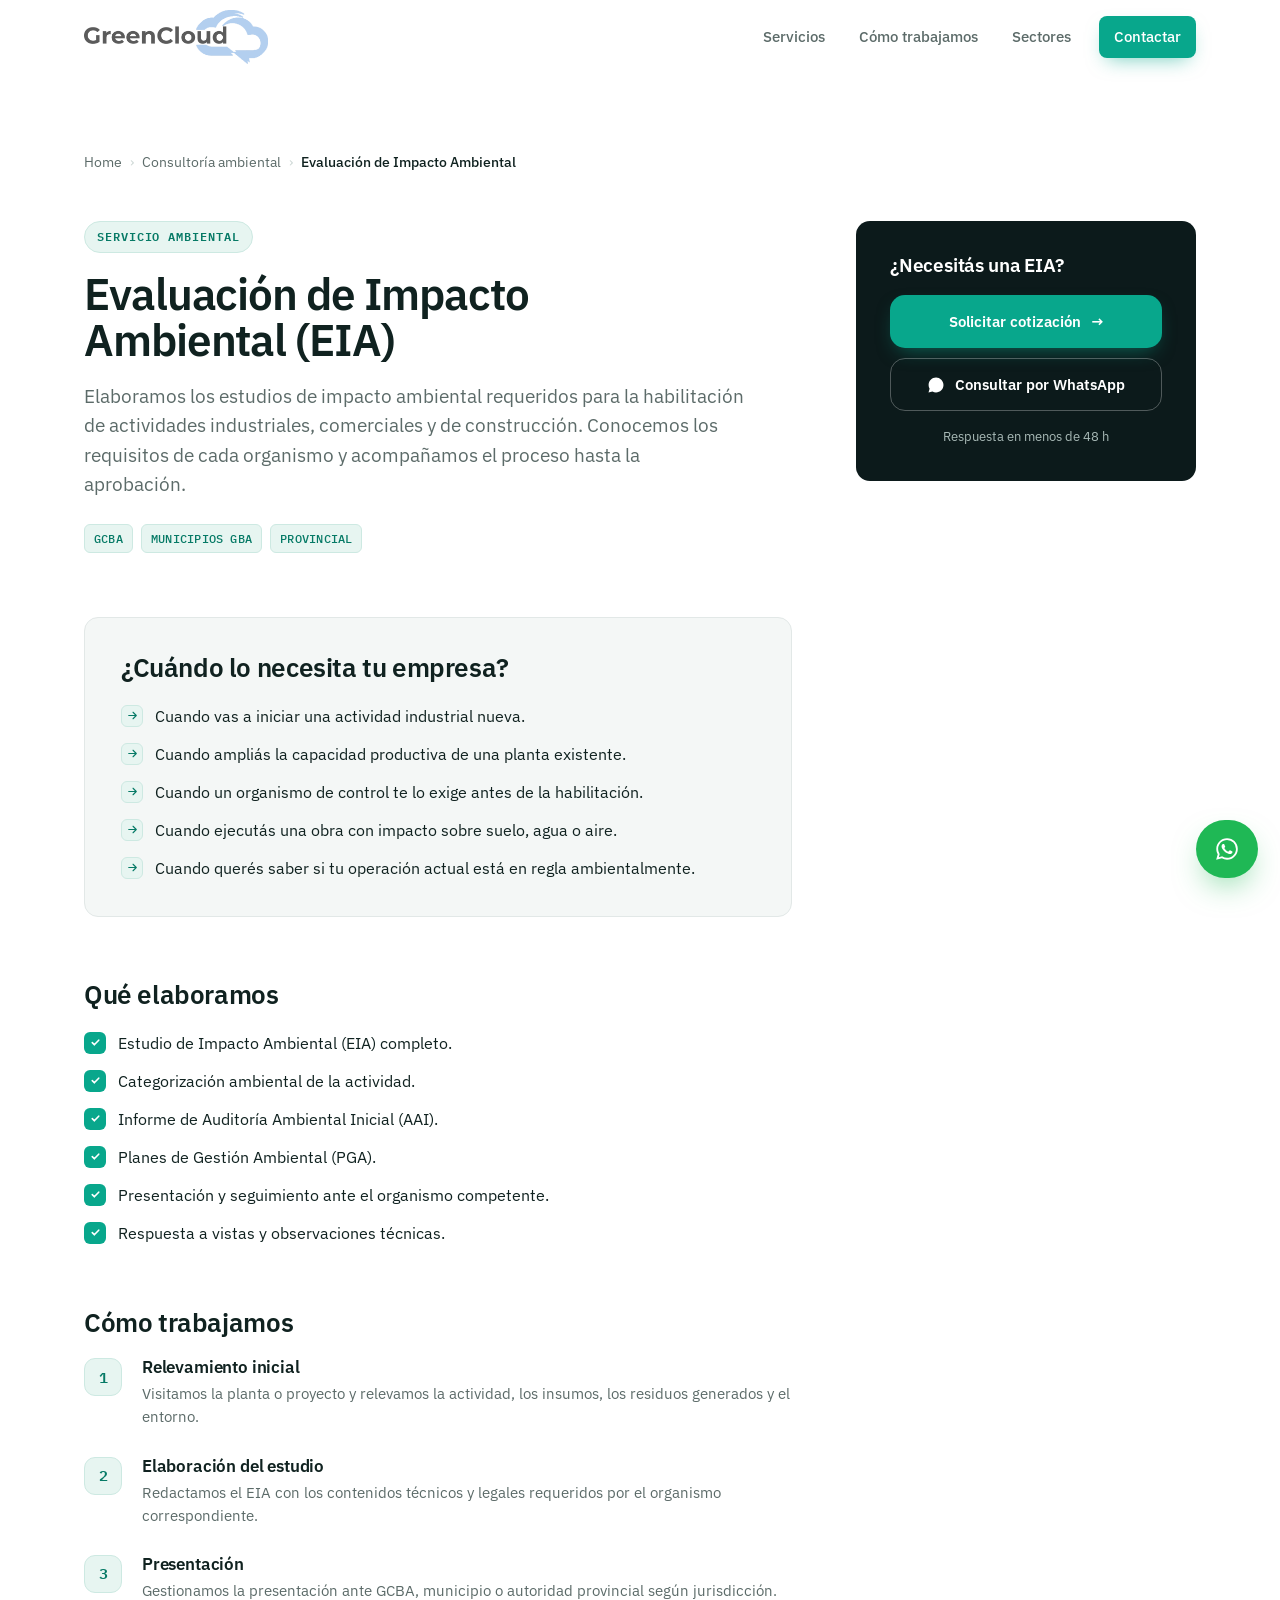
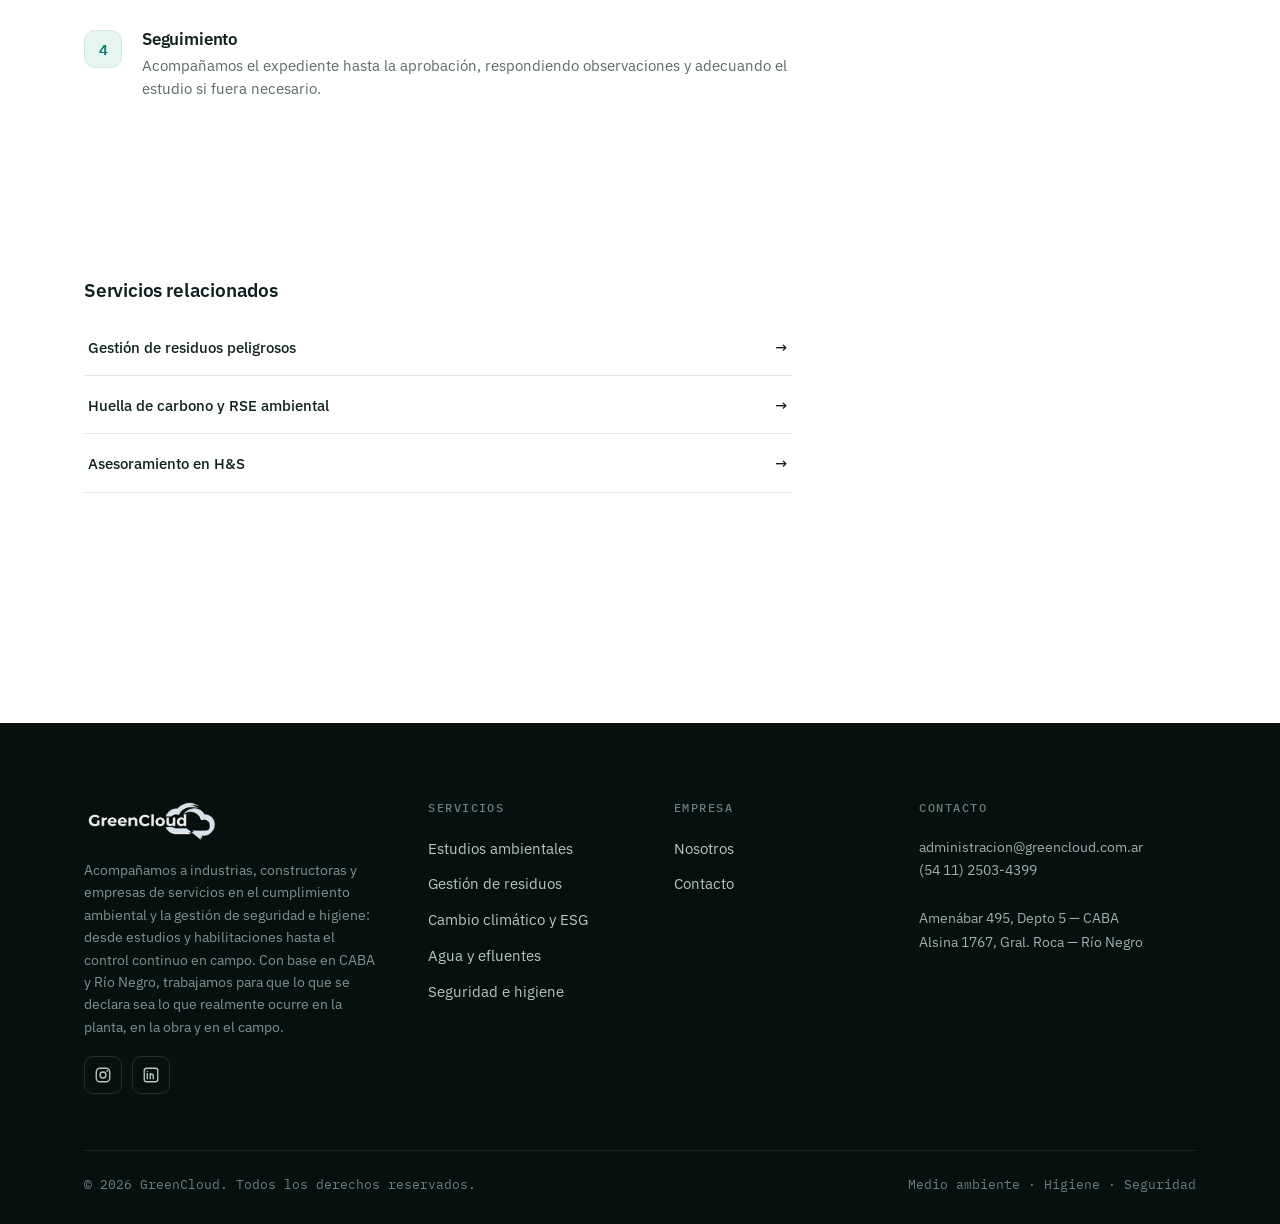
==== web2026_02/eia.html @ 363e43f2 "eia" ====
<!DOCTYPE html>
<html lang="es">
<head>
<meta charset="UTF-8" />
<meta name="viewport" content="width=device-width, initial-scale=1.0" />
<title>GreenCloud — Evaluación de Impacto Ambiental (EIA)</title>
<meta name="description" content="Estudios de Impacto Ambiental para habilitaciones, categorizaciones y presentaciones ante GCBA, municipios de GBA y organismos provinciales en Argentina." />
<link rel="preconnect" href="https://fonts.googleapis.com" />
<link rel="preconnect" href="https://fonts.gstatic.com" crossorigin />
<link href="https://fonts.googleapis.com/css2?family=IBM+Plex+Mono:wght@400;500;600&family=IBM+Plex+Sans:wght@400;500;600;700&display=swap" rel="stylesheet" />
<link rel="stylesheet" href="assets/main.css" />
</head>
<body>

<header class="nav" id="nav">
  <div class="wrap nav-in">
    <a class="brand" href="index.html#top" aria-label="GreenCloud inicio">
<img src="assets/logo-greencloud-3.png" alt="GreenCloud" style="height:54px;width:auto;" />
    </a>
    <nav class="nav-links" id="nav-links" aria-label="Principal">
      <a href="index.html#servicios">Servicios</a>
      <a href="index.html#diferencial">Cómo trabajamos</a>
      <a href="index.html#sectores">Sectores</a>
      <a class="btn btn-primary nav-cta" href="index.html#contacto">Contactar</a>
    </nav>
    <button class="nav-burger" id="nav-burger" aria-label="Abrir menú" aria-expanded="false" aria-controls="nav-links">
      <svg class="ico-menu" viewBox="0 0 24 24" fill="none" stroke="currentColor" stroke-width="1.8" stroke-linecap="round"><path d="M4 7h16M4 12h16M4 17h16"/></svg>
      <svg class="ico-close" viewBox="0 0 24 24" fill="none" stroke="currentColor" stroke-width="1.8" stroke-linecap="round"><path d="M6 6l12 12M18 6L6 18"/></svg>
    </button>
  </div>
</header>

<main id="top">
<section class="sub">
  <div class="wrap">
    <nav class="crumb" aria-label="Migas de pan">
      <a href="index.html#top">Home</a><span class="sep">›</span>
      <a href="index.html#servicios">Consultoría ambiental</a><span class="sep">›</span>
      <span class="here">Evaluación de Impacto Ambiental</span>
    </nav>

    <div class="sub-layout">
      <div class="sub-main">

        <header class="sub-hero reveal">
          <span class="badge">Servicio ambiental</span>
          <h1>Evaluación de Impacto Ambiental (EIA)</h1>
          <p class="lead">Elaboramos los estudios de impacto ambiental requeridos para la habilitación de actividades industriales, comerciales y de construcción. Conocemos los requisitos de cada organismo y acompañamos el proceso hasta la aprobación.</p>
          <div class="chips" style="margin-top:24px"><span class="chip">GCBA</span><span class="chip">MUNICIPIOS GBA</span><span class="chip">PROVINCIAL</span></div>
        </header>

        <div class="block statement reveal">
          <h2 class="block-h">¿Cuándo lo necesita tu empresa?</h2>
          <ul class="trig-list">
            <li><span class="mk" aria-hidden="true"><svg viewBox="0 0 24 24" fill="none" stroke="currentColor" stroke-width="2" stroke-linecap="round" stroke-linejoin="round"><path d="M5 12h13M13 6l6 6-6 6"/></svg></span>Cuando vas a iniciar una actividad industrial nueva.</li>
            <li><span class="mk" aria-hidden="true"><svg viewBox="0 0 24 24" fill="none" stroke="currentColor" stroke-width="2" stroke-linecap="round" stroke-linejoin="round"><path d="M5 12h13M13 6l6 6-6 6"/></svg></span>Cuando ampliás la capacidad productiva de una planta existente.</li>
            <li><span class="mk" aria-hidden="true"><svg viewBox="0 0 24 24" fill="none" stroke="currentColor" stroke-width="2" stroke-linecap="round" stroke-linejoin="round"><path d="M5 12h13M13 6l6 6-6 6"/></svg></span>Cuando un organismo de control te lo exige antes de la habilitación.</li>
            <li><span class="mk" aria-hidden="true"><svg viewBox="0 0 24 24" fill="none" stroke="currentColor" stroke-width="2" stroke-linecap="round" stroke-linejoin="round"><path d="M5 12h13M13 6l6 6-6 6"/></svg></span>Cuando ejecutás una obra con impacto sobre suelo, agua o aire.</li>
            <li><span class="mk" aria-hidden="true"><svg viewBox="0 0 24 24" fill="none" stroke="currentColor" stroke-width="2" stroke-linecap="round" stroke-linejoin="round"><path d="M5 12h13M13 6l6 6-6 6"/></svg></span>Cuando querés saber si tu operación actual está en regla ambientalmente.</li>
          </ul>
        </div>

        <div class="block reveal">
          <h2 class="block-h">Qué elaboramos</h2>
          <ul class="check-list">
            <li><span class="ico" aria-hidden="true"><svg viewBox="0 0 12 12" fill="none"><path d="M2.5 6.2l2.2 2.3L9.5 3.5" stroke="currentColor" stroke-width="1.8" stroke-linecap="round" stroke-linejoin="round"/></svg></span>Estudio de Impacto Ambiental (EIA) completo.</li>
            <li><span class="ico" aria-hidden="true"><svg viewBox="0 0 12 12" fill="none"><path d="M2.5 6.2l2.2 2.3L9.5 3.5" stroke="currentColor" stroke-width="1.8" stroke-linecap="round" stroke-linejoin="round"/></svg></span>Categorización ambiental de la actividad.</li>
            <li><span class="ico" aria-hidden="true"><svg viewBox="0 0 12 12" fill="none"><path d="M2.5 6.2l2.2 2.3L9.5 3.5" stroke="currentColor" stroke-width="1.8" stroke-linecap="round" stroke-linejoin="round"/></svg></span>Informe de Auditoría Ambiental Inicial (AAI).</li>
            <li><span class="ico" aria-hidden="true"><svg viewBox="0 0 12 12" fill="none"><path d="M2.5 6.2l2.2 2.3L9.5 3.5" stroke="currentColor" stroke-width="1.8" stroke-linecap="round" stroke-linejoin="round"/></svg></span>Planes de Gestión Ambiental (PGA).</li>
            <li><span class="ico" aria-hidden="true"><svg viewBox="0 0 12 12" fill="none"><path d="M2.5 6.2l2.2 2.3L9.5 3.5" stroke="currentColor" stroke-width="1.8" stroke-linecap="round" stroke-linejoin="round"/></svg></span>Presentación y seguimiento ante el organismo competente.</li>
            <li><span class="ico" aria-hidden="true"><svg viewBox="0 0 12 12" fill="none"><path d="M2.5 6.2l2.2 2.3L9.5 3.5" stroke="currentColor" stroke-width="1.8" stroke-linecap="round" stroke-linejoin="round"/></svg></span>Respuesta a vistas y observaciones técnicas.</li>
          </ul>
        </div>

        <div class="block reveal">
          <h2 class="block-h">Cómo trabajamos</h2>
          <div class="steps">
            <div class="step"><div class="step-n">1</div><div class="step-body"><h3>Relevamiento inicial</h3><p>Visitamos la planta o proyecto y relevamos la actividad, los insumos, los residuos generados y el entorno.</p></div></div>
            <div class="step"><div class="step-n">2</div><div class="step-body"><h3>Elaboración del estudio</h3><p>Redactamos el EIA con los contenidos técnicos y legales requeridos por el organismo correspondiente.</p></div></div>
            <div class="step"><div class="step-n">3</div><div class="step-body"><h3>Presentación</h3><p>Gestionamos la presentación ante GCBA, municipio o autoridad provincial según jurisdicción.</p></div></div>
            <div class="step"><div class="step-n">4</div><div class="step-body"><h3>Seguimiento</h3><p>Acompañamos el expediente hasta la aprobación, respondiendo observaciones y adecuando el estudio si fuera necesario.</p></div></div>
          </div>
        </div>

        <section class="related reveal">
          <h2>Servicios relacionados</h2>
          <div class="related-grid">
            <a class="rel" href="">Gestión de residuos peligrosos <span class="arr" aria-hidden="true">→</span></a>
            <a class="rel" href="">Huella de carbono y RSE ambiental <span class="arr" aria-hidden="true">→</span></a>
            <a class="rel" href="seguridad-e-higiene.html">Asesoramiento en H&amp;S <span class="arr" aria-hidden="true">→</span></a>
          </div>
        </section>

      </div>

      <aside class="sub-aside">
        <div class="cta-box reveal" id="contacto">
          <h3>¿Necesitás una EIA?</h3>
          <div class="cta-box-actions">
            <a class="btn btn-primary" href="mailto:administracion@greencloud.com.ar?subject=Cotizaci%C3%B3n%20%E2%80%94%20Evaluaci%C3%B3n%20de%20Impacto%20Ambiental">Solicitar cotización <span class="arr" aria-hidden="true">→</span></a>
            <a class="btn btn-ghost" href="https://wa.me/5491125034399?text=Hola,%20quiero%20consultar%20sobre%20una%20Evaluaci%C3%B3n%20de%20Impacto%20Ambiental%20(EIA)." target="_blank" rel="noopener"><svg viewBox="0 0 24 24" fill="currentColor"><path d="M12.04 2C6.58 2 2.13 6.45 2.13 11.91c0 1.75.46 3.45 1.32 4.95L2 22l5.25-1.38a9.9 9.9 0 0 0 4.79 1.22h.01c5.46 0 9.91-4.45 9.91-9.91 0-2.65-1.03-5.14-2.9-7.01A9.82 9.82 0 0 0 12.04 2Zm4.52 11.97c-.25-.12-1.47-.72-1.69-.81-.23-.08-.39-.12-.56.13-.16.25-.64.8-.79.97-.14.16-.29.18-.54.06-.25-.12-1.05-.39-1.99-1.23-.74-.66-1.23-1.47-1.38-1.72-.14-.25-.01-.38.11-.5.11-.11.25-.29.37-.43.12-.14.16-.25.25-.41.08-.16.04-.31-.02-.43-.06-.12-.56-1.34-.76-1.84-.2-.48-.41-.42-.56-.43h-.48c-.16 0-.43.06-.66.31-.23.25-.86.85-.86 2.07 0 1.22.89 2.4 1.01 2.56.12.16 1.75 2.67 4.23 3.74.59.26 1.05.41 1.41.52.59.19 1.13.16 1.56.1.48-.07 1.47-.6 1.68-1.18.21-.58.21-1.07.14-1.18-.06-.11-.22-.17-.47-.29Z"/></svg> Consultar por WhatsApp</a>
          </div>
          <p class="cta-note">Respuesta en menos de 48 h</p>
        </div>
      </aside>

    </div>
  </div>
</section>
</main>

<footer class="foot">
  <div class="wrap">
    <div class="foot-top">
      <div>
        <div class="brand">
<img src="assets/logo-greencloud.png" alt="GreenCloud" style="height:44px;width:auto;" />
        </div>
        <p class="foot-tag" style="max-width:46ch">Acompañamos a industrias, constructoras y empresas de servicios en el cumplimiento ambiental y la gestión de seguridad e higiene: desde estudios y habilitaciones hasta el control continuo en campo. Con base en CABA y Río Negro, trabajamos para que lo que se declara sea lo que realmente ocurre en la planta, en la obra y en el campo.</p>
        <div class="socials">
          <a href="https://instagram.com/greencloud.ar" target="_blank" rel="noopener" aria-label="Instagram"><svg width="18" height="18" viewBox="0 0 24 24" fill="none"><rect x="3" y="3" width="18" height="18" rx="5" stroke="currentColor" stroke-width="1.8"/><circle cx="12" cy="12" r="4" stroke="currentColor" stroke-width="1.8"/><circle cx="17.5" cy="6.5" r="1.2" fill="currentColor"/></svg></a>
          <a href="https://linkedin.com/company/greencloud-consulting" target="_blank" rel="noopener" aria-label="LinkedIn"><svg width="18" height="18" viewBox="0 0 24 24" fill="none"><rect x="3" y="3" width="18" height="18" rx="3" stroke="currentColor" stroke-width="1.8"/><path d="M7 10v7M7 7v.01M11 17v-4a2 2 0 0 1 4 0v4M11 17v-7" stroke="currentColor" stroke-width="1.8" stroke-linecap="round" stroke-linejoin="round"/></svg></a>
        </div>
      </div>
      <div>
        <h4>Servicios</h4>
        <ul>
          <li><a href="eia.html">Estudios ambientales</a></li>
          <li><a href="">Gestión de residuos</a></li>
          <li><a href="">Cambio climático y ESG</a></li>
          <li><a href="">Agua y efluentes</a></li>
          <li><a href="seguridad-e-higiene.html">Seguridad e higiene</a></li>
        </ul>
      </div>
      <div>
        <h4>Empresa</h4>
        <ul>
          <li><a href="index.html#diferencial">Nosotros</a></li>
          <li><a href="index.html#contacto">Contacto</a></li>
        </ul>
      </div>
      <div>
        <h4>Contacto</h4>
        <p class="contact">
          <a href="mailto:administracion@greencloud.com.ar">administracion@greencloud.com.ar</a><br/>
          <a href="tel:+541125034399">(54 11) 2503-4399</a><br/><br/>
          Amenábar 495, Depto 5 — CABA<br/>
          Alsina 1767, Gral. Roca — Río Negro
        </p>
      </div>
    </div>
    <div class="foot-bot">
      <span>© 2026 GreenCloud. Todos los derechos reservados.</span>
      <span>Medio ambiente · Higiene · Seguridad</span>
    </div>
  </div>
</footer>

<a class="wa" href="https://wa.me/5491125034399?text=Hola,%20quiero%20consultar%20sobre%20una%20EIA." target="_blank" rel="noopener" aria-label="Escribinos por WhatsApp">
  <svg viewBox="0 0 24 24" fill="currentColor"><path d="M12.04 2C6.58 2 2.13 6.45 2.13 11.91c0 1.75.46 3.45 1.32 4.95L2 22l5.25-1.38a9.9 9.9 0 0 0 4.79 1.22h.01c5.46 0 9.91-4.45 9.91-9.91 0-2.65-1.03-5.14-2.9-7.01A9.82 9.82 0 0 0 12.04 2Zm0 18.13h-.01a8.2 8.2 0 0 1-4.18-1.15l-.3-.18-3.11.82.83-3.04-.2-.31a8.2 8.2 0 0 1-1.26-4.38c0-4.54 3.7-8.23 8.24-8.23a8.2 8.2 0 0 1 5.82 2.42 8.18 8.18 0 0 1 2.41 5.82c0 4.54-3.7 8.23-8.24 8.23Zm4.52-6.16c-.25-.12-1.47-.72-1.69-.81-.23-.08-.39-.12-.56.13-.16.25-.64.8-.79.97-.14.16-.29.18-.54.06-.25-.12-1.05-.39-1.99-1.23-.74-.66-1.23-1.47-1.38-1.72-.14-.25-.01-.38.11-.5.11-.11.25-.29.37-.43.12-.14.16-.25.25-.41.08-.16.04-.31-.02-.43-.06-.12-.56-1.34-.76-1.84-.2-.48-.41-.42-.56-.43-.14-.01-.31-.01-.48-.01-.16 0-.43.06-.66.31-.23.25-.86.85-.86 2.07 0 1.22.89 2.4 1.01 2.56.12.16 1.75 2.67 4.23 3.74.59.26 1.05.41 1.41.52.59.19 1.13.16 1.56.1.48-.07 1.47-.6 1.68-1.18.21-.58.21-1.07.14-1.18-.06-.11-.22-.17-.47-.29Z"/></svg>
  <span>Consultanos</span>
</a>

<script src="assets/main.js"></script>
</body>
</html>
---- web2026_02/assets/main.css ----
/* ============================================================
   GREENCLOUD — DESIGN SYSTEM TOKENS
   Tipografía: IBM Plex Sans (UI) + IBM Plex Mono (datos técnicos)
   Color: teal modernizado + neutros fríos + ink (teal-negro)
   ============================================================ */
:root{
  /* Brand */
  --teal:        #08A78C;   /* primary, modernizado */
  --teal-deep:   #067A66;   /* hover / texto sobre claro */
  --teal-bright: #1ED3AE;   /* acento sobre ink */
  --teal-tint:   #E7F5F1;   /* fondos suaves */

  /* Ink / dark sections */
  --ink:    #0C1A1B;
  --ink-2:  #12262A;
  --ink-3:  #1C383C;

  /* Neutros */
  --paper:   #FFFFFF;
  --paper-2: #F4F7F6;
  --line:    #E2E8E7;
  --line-2:  #CDD7D5;
  --fg:      #102220;   /* texto principal */
  --muted:   #5C6B69;   /* texto secundario */
  --muted-2: #8A9794;

  /* Sistema */
  --maxw: 1240px;
  --gutter: clamp(20px, 5vw, 64px);
  --radius: 14px;
  --radius-s: 10px;
  --ease: cubic-bezier(.22,.61,.36,1);
  --shadow: 0 1px 2px rgba(12,26,27,.04), 0 12px 32px -16px rgba(12,26,27,.18);
  --shadow-hover: 0 1px 2px rgba(12,26,27,.05), 0 28px 56px -24px rgba(8,167,140,.28);
  --sans: "IBM Plex Sans", system-ui, sans-serif;
  --mono: "IBM Plex Mono", ui-monospace, monospace;

  /* Eyebrow / subtitulo (tweakable) */
  --eyebrow-font: var(--sans);
  --eyebrow-case: uppercase;
  --eyebrow-tracking: .12em;
  --eyebrow-weight: 600;
}

*{ box-sizing:border-box; margin:0; padding:0; }
html{ scroll-behavior:smooth; -webkit-text-size-adjust:100%; }
body{
  font-family:var(--sans);
  color:var(--fg);
  background:var(--paper);
  line-height:1.55;
  -webkit-font-smoothing:antialiased;
  text-rendering:optimizeLegibility;
}
img{ max-width:100%; display:block; }
a{ color:inherit; text-decoration:none; }
::selection{ background:var(--teal); color:#fff; }

.wrap{ max-width:var(--maxw); margin:0 auto; padding-inline:var(--gutter); }

/* ---------- Type helpers ---------- */
.eyebrow{
  font-family:var(--eyebrow-font);
  font-size:12.5px;
  font-weight:var(--eyebrow-weight);
  letter-spacing:var(--eyebrow-tracking);
  text-transform:var(--eyebrow-case);
  color:var(--teal-deep);
  display:inline-flex;
  align-items:center;
  gap:10px;
}
.eyebrow .num{ color:var(--muted-2); }
.eyebrow::before{
  content:"";
  width:26px; height:1.5px; background:var(--teal);
  display:inline-block;
}
.on-ink .eyebrow{ color:var(--teal-bright); }
.on-ink .eyebrow .num{ color:#6f8784; }

h1,h2,h3{ line-height:1.06; letter-spacing:-.02em; font-weight:600; }
.h-sec{ font-size:clamp(30px,4.4vw,52px); font-weight:600; letter-spacing:-.025em; }
.lead{ font-size:clamp(16px,1.5vw,19px); color:var(--muted); max-width:62ch; }
.on-ink .lead{ color:#A9BAB7; }

/* ---------- Buttons ---------- */
.btn{
  display:inline-flex; align-items:center; gap:10px;
  font-family:var(--sans); font-size:15px; font-weight:600;
  padding:14px 22px; border-radius:15px; border:1.5px solid transparent;
  cursor:pointer; transition:.25s var(--ease);
  white-space:nowrap;
}
.btn .arr{ transition:transform .25s var(--ease); }
.btn:hover .arr{ transform:translateX(3px); }
.btn-primary{ background:var(--teal); color:#fff; box-shadow:0 8px 20px -8px rgba(8,167,140,.6); }
.btn-primary:hover{ background:var(--teal-deep); box-shadow:0 12px 26px -8px rgba(8,167,140,.7); }
.btn-ghost{ background:transparent; color:var(--fg); border-color:var(--line-2); }
.btn-ghost:hover{ border-color:var(--teal); color:var(--teal-deep); }
.on-ink .btn-ghost{ color:#fff; border-color:rgba(255,255,255,.28); }
.on-ink .btn-ghost:hover{ border-color:var(--teal-bright); color:var(--teal-bright); }

/* ---------- Mono chips (normativa) ---------- */
.chips{ display:flex; flex-wrap:wrap; gap:8px; }
.chip{
  font-family:var(--mono); font-size:11.5px; font-weight:500;
  letter-spacing:.02em; color:var(--teal-deep);
  background:var(--teal-tint); border:1px solid #CDE9E2;
  padding:5px 9px; border-radius:6px; white-space:nowrap;
}
.on-ink .chip{ background:rgba(30,211,174,.10); border-color:rgba(30,211,174,.22); color:var(--teal-bright); }

/* ============================================================
   NAV
   ============================================================ */
.nav{
  position:sticky; top:0; z-index:50;
  background:rgba(255,255,255,.82);
  backdrop-filter:saturate(180%) blur(14px);
  -webkit-backdrop-filter:saturate(180%) blur(14px);
  border-bottom:1px solid transparent;
  transition:border-color .3s, box-shadow .3s;
}
.nav.scrolled{ border-color:var(--line); box-shadow:0 1px 0 rgba(12,26,27,.02); }
.nav-in{ display:flex; align-items:center; justify-content:space-between; height:74px; }
.brand{ display:flex; align-items:center; gap:11px; font-weight:700; font-size:20px; letter-spacing:-.02em; }
.brand .mark{ color:var(--teal); }
.brand b{ color:var(--fg); font-weight:700; }
.brand b span{ color:var(--teal-deep); }
.nav-links{ display:flex; align-items:center; gap:6px; }
.nav-links a{
  font-size:14.5px; font-weight:500; color:var(--muted);
  padding:9px 14px; border-radius:8px; transition:.2s;
}
.nav-links a:hover{ color:var(--fg); background:var(--paper-2); }
.nav-links a.btn-primary{ color:#fff; }
.nav-links a.btn-primary:hover{ color:var(--muted); }
.nav-cta{ margin-left:8px; }
.nav-burger{
  display:none; align-items:center; justify-content:center;
  width:40px; height:40px; padding:0; border:none; border-radius:8px;
  background:transparent; color:var(--fg); cursor:pointer;
}
.nav-burger:hover{ background:var(--paper-2); }
.nav-burger svg{ width:22px; height:22px; }
.nav-burger .ico-close{ display:none; }
.nav-burger[aria-expanded="true"] .ico-menu{ display:none; }
.nav-burger[aria-expanded="true"] .ico-close{ display:block; }

/* ============================================================
   HERO — full-bleed imagen de fondo
   ============================================================ */
.hero-img{ position:relative; height:92vh; min-height:620px; overflow:hidden; color:#fff; margin-top:-74px; }
.hero-img image-slot{ position:absolute; inset:0; z-index:0; }
.hero-img image-slot::part(frame){ background:linear-gradient(160deg,#0d2a26,#08423a); }
.hero-img::before{
  content:""; position:absolute; inset:0; z-index:1; pointer-events:none;
  background:
    linear-gradient(180deg, rgba(6,16,15,.4) 0%, rgba(6,16,15,.18) 38%, rgba(6,16,15,.82) 100%),
    linear-gradient(90deg, rgba(6,16,15,.55) 0%, rgba(6,16,15,0) 55%);
}
.hero-img-nav{ position:absolute; top:0; left:0; right:0; z-index:3; display:flex; align-items:center; justify-content:space-between; padding:28px clamp(20px,5vw,64px); }
.hero-img-nav img{ height:32px; filter:brightness(0) invert(1); }
.hero-img-nav .links{ display:flex; align-items:center; gap:6px; }
.hero-img-nav .links a{ font-size:14.5px; font-weight:500; color:rgba(255,255,255,.85); padding:9px 14px; border-radius:8px; transition:.2s; }
.hero-img-nav .links a:hover{ background:rgba(255,255,255,.1); color:#fff; }
.hero-img-content{ position:relative; z-index:2; height:100%; display:flex; flex-direction:column; justify-content:center; padding:0 clamp(20px,5vw,64px); max-width:900px; }
.hero-img-eyebrow{ font-family:var(--mono); font-size:12.5px; letter-spacing:.16em; text-transform:uppercase; color:var(--teal-bright); display:flex; align-items:center; gap:12px; margin-bottom:26px; }
.hero-img-eyebrow::before{ content:""; width:34px; height:1.5px; background:var(--teal-bright); }
.hero-img-content h1{ font-size:clamp(38px,6vw,76px); font-weight:600; letter-spacing:-.03em; line-height:1.05; text-wrap:balance; margin-bottom:26px; color:#fff; }
.hero-img-content h1 em{ font-style:normal; color:var(--teal-bright); }
.hero-img-content p{ font-size:clamp(16px,1.55vw,19px); color:rgba(255,255,255,.87); max-width:56ch; line-height:1.62; margin-bottom:38px; }
.hero-img-scroll{ position:absolute; left:clamp(20px,5vw,64px); bottom:30px; z-index:3; display:flex; align-items:center; gap:12px; font-family:var(--mono); font-size:11px; letter-spacing:.1em; text-transform:uppercase; color:rgba(255,255,255,.65); }
.hero-img-scroll .ln{ width:1px; height:34px; background:rgba(255,255,255,.4); position:relative; overflow:hidden; }
.hero-img-scroll .ln::after{ content:""; position:absolute; top:0; left:0; width:100%; height:40%; background:var(--teal-bright); animation:scrollDown 1.8s ease-in-out infinite; }
@keyframes scrollDown{ 0%{ transform:translateY(-100%); } 100%{ transform:translateY(250%); } }
@media (max-width:900px){ .hero-img-nav .links{ display:none; } }

.hero{ position:relative; height:88vh; min-height:600px; overflow:hidden; color:#fff; }
.hero-slide{ position:absolute; inset:0; opacity:0; transition:opacity 1.1s var(--ease); pointer-events:none; }
.hero-slide.active{ opacity:1; pointer-events:auto; }
.hero-slide image-slot{ position:absolute; inset:0; z-index:0; width:100%; height:100%; }
.hero-slide image-slot::part(frame){ background:linear-gradient(160deg,#0d2a26,#08423a); }
.hero-slide::before{
  content:""; position:absolute; inset:0; z-index:1; pointer-events:none;
  background:
    linear-gradient(180deg, rgba(6,16,15,.7) 0%, rgba(6,16,15,.58) 40%, rgba(6,16,15,.96) 100%),
    linear-gradient(90deg, rgba(6,16,15,.84) 0%, rgba(6,16,15,.2) 60%);
}
.hero-slide-copy{ position:relative; z-index:2; height:100%; display:flex; flex-direction:column; justify-content:flex-start; padding-top:clamp(60px,9vh,110px); max-width:900px; padding-bottom:90px; }
.hero-slide-copy .eyebrow{ color:var(--teal-bright); margin-bottom:26px; }
.hero-slide-copy .eyebrow::before{ background:var(--teal-bright); }
.hero-slide-copy h1{ font-size:clamp(38px,6vw,76px); font-weight:600; letter-spacing:-.03em; line-height:1.05; text-wrap:balance; margin-bottom:26px; color:#fff; }
.hero-slide-copy h1 em{ font-style:normal; color:var(--teal-bright); }
.hero-slide-copy .lead{ color:rgba(255,255,255,.87); max-width:56ch; margin-bottom:36px; }
.hero-cta{ display:flex; flex-wrap:wrap; gap:14px; }
.hero-scroll{ position:absolute; left:0; right:0; bottom:34px; z-index:3; display:flex; align-items:center; gap:12px; font-family:var(--mono); font-size:11px; letter-spacing:.1em; text-transform:uppercase; color:rgba(255,255,255,.65); }
.hero-scroll .ln{ width:1px; height:34px; background:rgba(255,255,255,.4); position:relative; overflow:hidden; }
.hero-scroll .ln::after{ content:""; position:absolute; top:0; left:0; width:100%; height:40%; background:var(--teal-bright); animation:scrollDown 1.8s ease-in-out infinite; }
@keyframes scrollDown{ 0%{ transform:translateY(-100%); } 100%{ transform:translateY(250%); } }
.hero-dots{ position:absolute; right:clamp(20px,5vw,64px); bottom:36px; z-index:3; display:flex; gap:9px; }
.hero-dots button{ width:9px; height:9px; border-radius:50%; background:rgba(255,255,255,.35); border:none; padding:0; cursor:pointer; transition:.3s var(--ease); }
.hero-dots button.on{ background:var(--teal-bright); width:26px; border-radius:5px; }

/* ============================================================
   CREDENCIALES — franja de color con marquee
   ============================================================ */
.creds{
  background:var(--teal); color:#fff; overflow:hidden;
  border-block:1px solid var(--teal-deep);
}
.creds-track{
  display:flex; align-items:center; gap:0; width:max-content;
  padding-block:18px;
  animation:creds-scroll 38s linear infinite;
}
.creds-track span{
  font-family:var(--mono); font-size:13px; font-weight:500; letter-spacing:.08em;
  white-space:nowrap; padding-inline:26px; color:#EAFBF6;
}
.creds-track i{ width:5px; height:5px; border-radius:50%; background:rgba(255,255,255,.5); flex:none; }
@keyframes creds-scroll{ from{ transform:translateX(0); } to{ transform:translateX(-50%); } }
@media (prefers-reduced-motion:reduce){ .creds-track{ animation:none; } }
.creds:hover .creds-track{ animation-play-state:paused; }

/* ============================================================
   GENERIC SECTION
   ============================================================ */
section{ padding-block:clamp(84px,9vw,148px); }
[id]{ scroll-margin-top:90px; }
.sec-head{ max-width:760px; margin-bottom:clamp(48px,5.5vw,78px); }
.sec-head .eyebrow{ margin-bottom:22px; }
.sec-head .h-sec{ margin-bottom:22px; text-wrap:balance; }

/* ============================================================
   SERVICIOS
   ============================================================ */
.svc-grid{ display:grid; grid-template-columns:repeat(3,1fr); gap:24px; }
.svc{
  position:relative; background:var(--paper); border:1px solid var(--line);
  border-radius:var(--radius); padding:36px 32px 32px;
  display:flex; flex-direction:column; gap:18px;
  transition:.3s var(--ease); overflow:hidden;
}
.svc::before{
  content:""; position:absolute; left:0; top:0; height:3px; width:0;
  background:var(--teal); transition:width .35s var(--ease);
}
.svc:hover{ border-color:#CDE9E2; transform:translateY(-4px); box-shadow:var(--shadow-hover); }
.svc:hover::before{ width:100%; }
.svc-top{ display:flex; align-items:center; justify-content:space-between; gap:14px; }
.svc-ico{
  width:52px; height:52px; flex:none; border-radius:13px;
  display:grid; place-items:center;
  background:var(--teal-tint); color:var(--teal-deep);
  border:1px solid #CDE9E2;
  transition:.3s var(--ease);
}
.svc-ico svg{ width:26px; height:26px; }
.svc:hover .svc-ico{ background:var(--teal); color:#fff; border-color:var(--teal); transform:rotate(-3deg) scale(1.04); }
.svc-num{ font-family:var(--mono); font-size:12px; color:var(--muted-2); letter-spacing:.1em; }
.svc h3{ font-size:21px; font-weight:600; letter-spacing:-.015em; }
.svc p{ font-size:14.5px; color:var(--muted); line-height:1.6; flex:1; }
.svc-foot{ display:flex; align-items:center; justify-content:space-between; gap:14px; margin-top:6px; }
.svc-link{ font-size:14px; font-weight:600; color:var(--teal-deep); display:inline-flex; align-items:center; gap:7px; }
.svc-link .arr{ transition:transform .25s var(--ease); }
.svc:hover .svc-link .arr{ transform:translateX(4px); }

/* ============================================================
   DIFERENCIAL (ink section)
   ============================================================ */
.ink{ background:var(--ink); color:#fff; position:relative; }
.ink::before{ content:""; position:absolute; top:0; left:0; right:0; height:1px; background:linear-gradient(90deg, transparent, rgba(30,211,174,.55), transparent); }
.ink .h-sec{ color:#fff; }
.dif-top{ display:grid; grid-template-columns:.9fr 1.1fr; gap:clamp(36px,5.5vw,80px); align-items:start; margin-bottom:clamp(56px,6vw,92px); }
.dif-top .h-sec{ text-wrap:balance; }
.dif-body p{ color:#B7C6C3; font-size:clamp(16px,1.5vw,18.5px); line-height:1.75; }
.dif-body p + p{ margin-top:20px; }
.dif-body strong{ color:#fff; font-weight:600; }
.pillars{ display:grid; grid-template-columns:repeat(3,1fr); gap:clamp(28px,3.5vw,44px); }
.pillar{
  border-top:2px solid rgba(30,211,174,.5); padding-top:26px;
}
.pillar .pn{ font-family:var(--mono); font-size:12px; color:var(--teal-bright); letter-spacing:.1em; margin-bottom:14px; display:block; }
.pillar h3{ font-size:20px; font-weight:600; color:#fff; margin-bottom:12px; }
.pillar p{ font-size:14.5px; color:#A9BAB7; line-height:1.6; }

/* ============================================================
   SECTORES
   ============================================================ */
.sectores{ background:var(--paper-2); }
.sect-grid{ display:grid; grid-template-columns:repeat(4,1fr); gap:22px; }
.sect{
  position:relative; border-radius:var(--radius); overflow:hidden;
  aspect-ratio:3/4; box-shadow:var(--shadow); background:var(--ink);
}
.sect image-slot{ position:absolute; inset:0; width:100%; height:100%; }
.sect .ov{
  position:absolute; inset:0; z-index:2; pointer-events:none;
  background:linear-gradient(180deg, rgba(8,18,19,0) 38%, rgba(8,18,19,.86) 100%);
  display:flex; flex-direction:column; justify-content:flex-end;
  padding:26px;
}
.sect .sn{ font-family:var(--mono); font-size:11.5px; color:var(--teal-bright); letter-spacing:.1em; margin-bottom:7px; }
.sect h3{ font-size:18px; font-weight:600; color:#fff; letter-spacing:-.01em; }
.sect{ transition:transform .4s var(--ease), box-shadow .4s var(--ease); }
.sect:hover{ transform:translateY(-5px); box-shadow:var(--shadow-hover); }
.sect image-slot{ transition:transform .55s var(--ease); }
.sect:hover image-slot{ transform:scale(1.06); }
.sect .ov{ transition:background .4s var(--ease); }
.sect:hover .ov{ background:linear-gradient(180deg, rgba(8,18,19,0) 30%, rgba(8,18,19,.9) 100%); }

/* ============================================================
   TESTIMONIOS
   ============================================================ */
.tst-grid{ display:grid; grid-template-columns:repeat(3,1fr); gap:24px; }
.tst{
  border:1px solid var(--line); border-radius:var(--radius);
  padding:36px 32px; display:flex; flex-direction:column; gap:22px;
  background:var(--paper);
}
.tst .qm{ font-family:var(--mono); font-size:40px; line-height:.6; color:var(--teal); height:20px; }
.tst blockquote{ font-size:16.5px; line-height:1.6; color:var(--fg); flex:1; }
.tst .who{ display:flex; align-items:center; gap:13px; border-top:1px solid var(--line); padding-top:18px; }
.tst .av{ width:42px; height:42px; border-radius:50%; background:var(--teal-tint); flex:none; }
.tst .who b{ font-size:14.5px; font-weight:600; display:block; }
.tst .who span{ font-size:12.5px; color:var(--muted); font-family:var(--mono); }
.tst.placeholder{ border-style:dashed; background:var(--paper-2); }
.tst.placeholder blockquote{ color:var(--muted-2); }

/* ============================================================
   INSTAGRAM
   ============================================================ */
.ig-head{ display:flex; align-items:flex-end; justify-content:space-between; gap:30px; flex-wrap:wrap; margin-bottom:clamp(40px,4vw,52px); }
.ig-grid{ display:grid; grid-template-columns:repeat(4,1fr); gap:16px; }
.ig-grid image-slot{ aspect-ratio:1; width:100%; }

/* ============================================================
   IMAGE SLOTS — estado vacío con color de marca
   (cuando se suelta una foto, la imagen tapa este fondo)
   ============================================================ */
image-slot::part(ring){ border-color:rgba(8,167,140,.35); border-width:1.5px; }
image-slot{ color:var(--teal-deep); }

/* Sectores: gradiente teal→ink (combina con el overlay oscuro) */
.sect image-slot::part(frame){
  background:linear-gradient(165deg, var(--teal-deep) 0%, var(--ink-2) 60%, var(--ink) 100%);
}
.sect image-slot{ color:rgba(255,255,255,.55); }

/* Instagram: tintes de marca alternados */
.ig-grid image-slot::part(frame){ background:var(--teal-tint); }
.ig-grid image-slot:nth-child(2)::part(frame){ background:linear-gradient(160deg, var(--teal-tint), #D6EEE8); }
.ig-grid image-slot:nth-child(3)::part(frame){ background:linear-gradient(160deg, var(--teal) 0%, var(--teal-deep) 100%); }
.ig-grid image-slot:nth-child(3){ color:rgba(255,255,255,.9); }
.ig-grid image-slot:nth-child(4)::part(frame){ background:linear-gradient(160deg, var(--ink-3), var(--ink)); }
.ig-grid image-slot:nth-child(4){ color:rgba(255,255,255,.6); }

/* ============================================================
   CTA FINAL
   ============================================================ */
.cta-final{ background:var(--ink); color:#fff; text-align:center; position:relative; }
.cta-final::before{ content:""; position:absolute; top:0; left:0; right:0; height:1px; background:linear-gradient(90deg, transparent, rgba(30,211,174,.55), transparent); }
.cta-final .inner{ max-width:720px; margin:0 auto; }
.cta-final h2{ font-size:clamp(30px,4.4vw,50px); color:#fff; margin-bottom:22px; text-wrap:balance; }
.cta-final p{ color:#B7C6C3; font-size:clamp(16px,1.6vw,19px); line-height:1.65; margin-bottom:34px; }
.cta-final .row{ display:flex; gap:14px; justify-content:center; flex-wrap:wrap; }

/* ============================================================
   FOOTER
   ============================================================ */
.foot{ background:#06100F; color:#9FB0AD; padding-block:clamp(54px,6vw,76px) 30px; }
.foot-top{ display:grid; grid-template-columns:1.5fr 1fr 1fr 1.4fr; gap:48px; margin-bottom:56px; }
.foot .brand{ color:#fff; margin-bottom:16px; }
.foot .brand b{ color:#fff; }
.foot .brand b span{ color:var(--teal-bright); }
.foot-tag{ font-size:14px; color:#7E928F; max-width:30ch; line-height:1.6; }
.foot h4{ font-family:var(--mono); font-size:12px; font-weight:500; letter-spacing:.12em; text-transform:uppercase; color:#6B7F7C; margin-bottom:18px; }
.foot ul{ list-style:none; display:flex; flex-direction:column; gap:11px; }
.foot ul a{ font-size:14.5px; color:#B7C6C3; transition:.2s; }
.foot ul a:hover{ color:var(--teal-bright); }
.foot .contact{ font-size:14px; line-height:1.7; color:#9FB0AD; }
.foot .contact a:hover{ color:#fff; }
.foot .socials{ display:flex; gap:10px; margin-top:18px; }
.foot .socials a{ width:38px; height:38px; border-radius:9px; border:1px solid rgba(255,255,255,.12); display:grid; place-items:center; color:#B7C6C3; transition:.2s; }
.foot .socials a:hover{ border-color:var(--teal-bright); color:var(--teal-bright); background:rgba(30,211,174,.08); }
.foot-bot{ border-top:1px solid rgba(255,255,255,.08); padding-top:24px; display:flex; justify-content:space-between; gap:16px; flex-wrap:wrap; font-size:12.5px; font-family:var(--mono); color:#6B7F7C; }

/* ============================================================
   WHATSAPP FLOAT
   ============================================================ */
.wa{
  position:fixed; right:22px; bottom:22px; z-index:60;
  display:flex; align-items:center; gap:0; overflow:hidden;
  background:#1FB855; color:#fff; border-radius:999px;
  height:58px; padding:0 18px; box-shadow:0 14px 32px -10px rgba(31,184,85,.6);
  transition:.3s var(--ease);
}
.wa svg{ width:26px; height:26px; flex:none; }
.wa span{ max-width:0; opacity:0; white-space:nowrap; font-weight:600; font-size:15px; transition:.35s var(--ease); }
.wa:hover{ padding-right:22px; }
.wa:hover span{ max-width:200px; opacity:1; margin-left:11px; }

/* ============================================================
   REVEAL ANIM
   ============================================================ */
@media (prefers-reduced-motion:no-preference){
  html.js .reveal{ opacity:0; transform:translateY(18px); transition:opacity .7s var(--ease), transform .7s var(--ease); }
  html.js .reveal.in{ opacity:1; transform:none; }
}

/* ============================================================
   SERVICIOS — bloques Ambiental (destacado) / H&S (secundario)
   ============================================================ */
.svc-block{ margin-bottom:clamp(48px,5vw,64px); }
.svc-block:last-child{ margin-bottom:0; }
.svc-block-head{ display:flex; align-items:baseline; justify-content:space-between; gap:20px; flex-wrap:wrap; margin-bottom:28px; }
.svc-block-head .h3-wrap{ display:flex; align-items:baseline; gap:14px; flex-wrap:wrap; }
.svc-block-head h3{ font-size:clamp(22px,2.2vw,27px); font-weight:600; letter-spacing:-.015em; }
.svc-block-tag{ font-family:var(--mono); font-size:10.5px; font-weight:600; letter-spacing:.1em; text-transform:uppercase; background:var(--teal); color:#fff; padding:6px 11px; border-radius:6px; white-space:nowrap; }
.svc-block-link{ font-size:14px; font-weight:600; color:var(--teal-deep); display:inline-flex; align-items:center; gap:7px; }
.svc-block-link .arr{ transition:transform .25s var(--ease); }
.svc-block-link:hover .arr{ transform:translateX(4px); }
.svc-grid-env{ grid-template-columns:repeat(3,1fr); }
.svc-env{ border-top:3px solid var(--teal); }
.svc-env .svc-ico{ background:var(--teal); color:#fff; border-color:var(--teal); }
.svc-env:hover{ box-shadow:0 28px 56px -24px rgba(8,167,140,.4); }

/* Variante sólida (cards 2, 6) */
.svc-solid{ background:var(--teal); border-color:var(--teal); }
.svc-solid h3{ color:#fff; }
.svc-solid p{ color:rgba(255,255,255,.88); }
.svc-solid .svc-num{ color:rgba(255,255,255,.7); }
.svc-solid .svc-ico{ background:rgba(255,255,255,.18); color:#fff; border-color:rgba(255,255,255,.28); }
.svc-solid:hover{ border-color:rgba(255,255,255,.4); }
.svc-solid:hover .svc-ico{ background:#fff; color:var(--teal); border-color:#fff; }
.svc-solid .chip{ background:rgba(255,255,255,.16); border-color:rgba(255,255,255,.3); color:#fff; }

/* Variante oscura (cards 4, 8) */
.svc-dark{ background:var(--ink-3); border-color:#2A4A4E; border-top-color:var(--teal-bright); }
.svc-dark::before{ background:var(--teal-bright); }
.svc-dark h3{ color:#fff; }
.svc-dark p{ color:#A9BAB7; }
.svc-dark .svc-ico{ background:rgba(30,211,174,.12); color:var(--teal-bright); border-color:rgba(30,211,174,.3); }
.svc-dark:hover{ border-color:#3A5A5E; }
.svc-dark:hover .svc-ico{ background:var(--teal-bright); color:var(--ink-3); border-color:var(--teal-bright); }
.svc-dark .chip{ background:rgba(30,211,174,.12); border-color:rgba(30,211,174,.24); color:var(--teal-bright); }

.svc-block-hys .svc-block-head h3{ color:var(--muted); font-size:19px; }
.svc-hys{ max-width:640px; background:var(--paper-2); box-shadow:none; }
.svc-hys:hover{ transform:none; box-shadow:none; border-color:var(--line); }
.svc-hys::before{ display:none; }
.svc-hys .svc-ico{ background:var(--paper); }

/* ============================================================
   SEGURIDAD E HIGIENE — listado de servicios (páginas internas)
   ============================================================ */
.hys-list{ list-style:none; display:grid; grid-template-columns:repeat(2,1fr); gap:14px 40px; }
.hys-list li{ position:relative; padding-left:28px; font-size:15.5px; color:var(--fg); line-height:1.55; }
.hys-list li::before{
  content:""; position:absolute; left:0; top:5px; width:15px; height:15px;
  border-radius:5px; background:var(--teal-tint); border:1px solid #CDE9E2;
}
.hys-list li::after{
  content:""; position:absolute; left:5px; top:9px; width:6px; height:3px;
  border-left:2px solid var(--teal-deep); border-bottom:2px solid var(--teal-deep);
  transform:rotate(-45deg);
}

/* ============================================================
   SUBPÁGINAS DE SERVICIO — detalle (EIA, Residuos, etc.)
   ============================================================ */
.sub{ padding-block:clamp(48px,6vw,84px) clamp(84px,9vw,148px); }

.crumb{ display:flex; flex-wrap:wrap; align-items:center; gap:8px; font-size:13.5px; color:var(--muted); margin-bottom:clamp(32px,4vw,48px); }
.crumb a{ color:var(--muted); transition:color .2s var(--ease); }
.crumb a:hover{ color:var(--teal-deep); }
.crumb .sep{ color:var(--line-2); }
.crumb .here{ color:var(--fg); font-weight:500; }

.sub-layout{ display:grid; grid-template-columns:1fr 340px; gap:clamp(40px,5vw,72px); align-items:start; }
.sub-aside{ position:sticky; top:110px; }

.sub-hero{ margin-bottom:clamp(48px,5vw,64px); }
.sub-hero .badge{ display:inline-flex; font-family:var(--mono); font-size:11.5px; font-weight:600; letter-spacing:.08em; text-transform:uppercase; color:var(--teal-deep); background:var(--teal-tint); border:1px solid #CDE9E2; padding:6px 12px; border-radius:999px; margin-bottom:18px; }
.sub-hero h1{ font-size:clamp(30px,4vw,44px); font-weight:600; letter-spacing:-.025em; margin-bottom:18px; text-wrap:balance; }
.sub-hero .lead{ max-width:60ch; }

.sub-main .block{ margin-bottom:clamp(48px,5vw,64px); }
.sub-main .block:last-child{ margin-bottom:0; }
.block-h{ font-size:clamp(21px,2.2vw,26px); font-weight:600; letter-spacing:-.015em; margin-bottom:22px; }
.statement{ background:var(--paper-2); border:1px solid var(--line); border-radius:var(--radius); padding:clamp(24px,3vw,36px); }

.trig-list, .check-list{ list-style:none; display:flex; flex-direction:column; gap:14px; }
.trig-list li, .check-list li{ display:flex; align-items:flex-start; gap:12px; font-size:15.5px; color:var(--fg); line-height:1.55; }
.trig-list .mk, .check-list .ico{ flex:none; width:22px; height:22px; border-radius:6px; display:grid; place-items:center; margin-top:1px; }
.trig-list .mk{ background:var(--teal-tint); color:var(--teal-deep); border:1px solid #CDE9E2; }
.trig-list .mk svg{ width:13px; height:13px; }
.check-list .ico{ background:var(--teal); color:#fff; }
.check-list .ico svg{ width:11px; height:11px; }

.steps{ display:grid; gap:28px; }
.step{ display:flex; gap:20px; }
.step-n{ flex:none; width:38px; height:38px; border-radius:11px; display:grid; place-items:center; background:var(--teal-tint); color:var(--teal-deep); border:1px solid #CDE9E2; font-family:var(--mono); font-weight:600; font-size:15px; }
.step-body h3{ font-size:17px; font-weight:600; letter-spacing:-.01em; margin-bottom:6px; }
.step-body p{ font-size:14.5px; color:var(--muted); line-height:1.6; }

.related h2{ font-size:19px; font-weight:600; letter-spacing:-.01em; margin-bottom:20px; }
.related-grid{ display:flex; flex-direction:column; gap:2px; }
.related-grid .rel{ display:flex; align-items:center; justify-content:space-between; gap:14px; padding:16px 4px; border-bottom:1px solid var(--line); font-size:15px; font-weight:500; color:var(--fg); transition:color .2s var(--ease); }
.related-grid .rel:hover{ color:var(--teal-deep); }
.related-grid .rel .arr{ transition:transform .25s var(--ease); flex:none; }
.related-grid .rel:hover .arr{ transform:translateX(4px); }

.cta-box{ background:var(--ink); border-radius:var(--radius); padding:clamp(28px,3vw,34px); }
.cta-box h3{ color:#fff; font-size:19px; font-weight:600; letter-spacing:-.01em; margin-bottom:20px; }
.cta-box-actions{ display:flex; flex-direction:column; gap:10px; }
.cta-box .btn{ justify-content:center; width:100%; }
.cta-box .btn-ghost{ color:#fff; border-color:rgba(255,255,255,.28); }
.cta-box .btn-ghost:hover{ border-color:var(--teal-bright); color:var(--teal-bright); }
.cta-box .btn-ghost svg{ width:18px; height:18px; }
.cta-note{ margin-top:16px; font-size:13px; color:#A9BAB7; text-align:center; }

/* ============================================================
   RESPONSIVE
   ============================================================ */
@media (max-width:1080px){
  .svc-grid{ grid-template-columns:repeat(2,1fr); }
  .svc-grid-env{ grid-template-columns:repeat(2,1fr); }
  .tst-grid{ grid-template-columns:1fr; }
  .ig-grid{ grid-template-columns:repeat(2,1fr); }
}
@media (max-width:900px){
  .dif-top{ grid-template-columns:1fr; }
  .pillars{ grid-template-columns:1fr; gap:0; }
  .pillar{ padding-block:22px; }
  .sect-grid{ grid-template-columns:repeat(2,1fr); }
  .foot-top{ grid-template-columns:1fr 1fr; gap:32px; }
  .hys-list{ grid-template-columns:1fr; }
  .sub-layout{ grid-template-columns:1fr; }
  .sub-aside{ position:static; }
  .nav-burger{ display:inline-flex; }
  .nav-links{
    display:none;
    position:absolute; top:100%; left:0; right:0;
    flex-direction:column; align-items:stretch; gap:2px;
    background:var(--paper); border-bottom:1px solid var(--line);
    box-shadow:0 12px 32px -16px rgba(12,26,27,.18);
    padding:10px clamp(20px,5vw,64px) 18px;
  }
  .nav-links.open{ display:flex; }
  .nav-links a{ padding:12px 10px; }
  .nav-cta{ margin:10px 10px 0; justify-content:center; }
}
@media (max-width:640px){
  .svc-grid{ grid-template-columns:1fr; }
  .svc-grid-env{ grid-template-columns:1fr; }
  .trust{ grid-template-columns:1fr; }
  .ig-grid{ grid-template-columns:repeat(2,1fr); }
  .sect-grid{ grid-template-columns:1fr 1fr; }
  .foot-top{ grid-template-columns:1fr; }
}
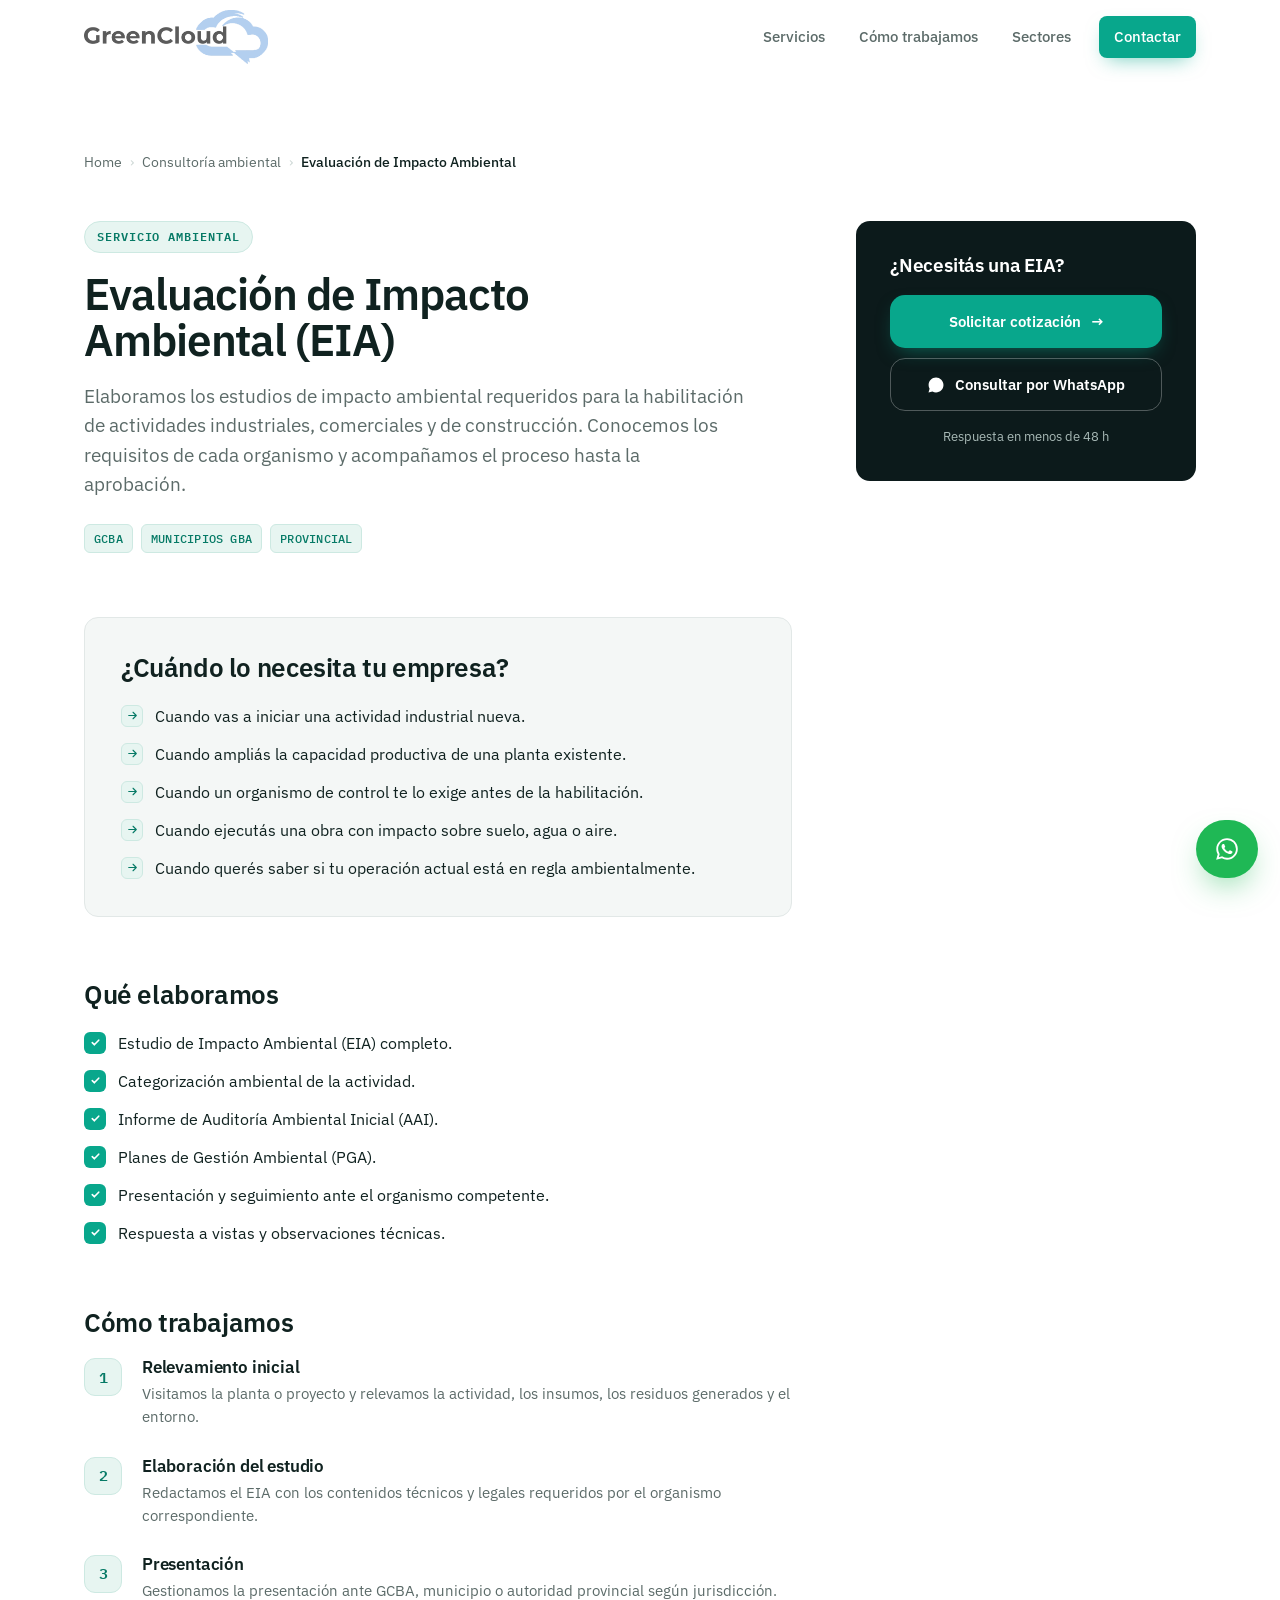
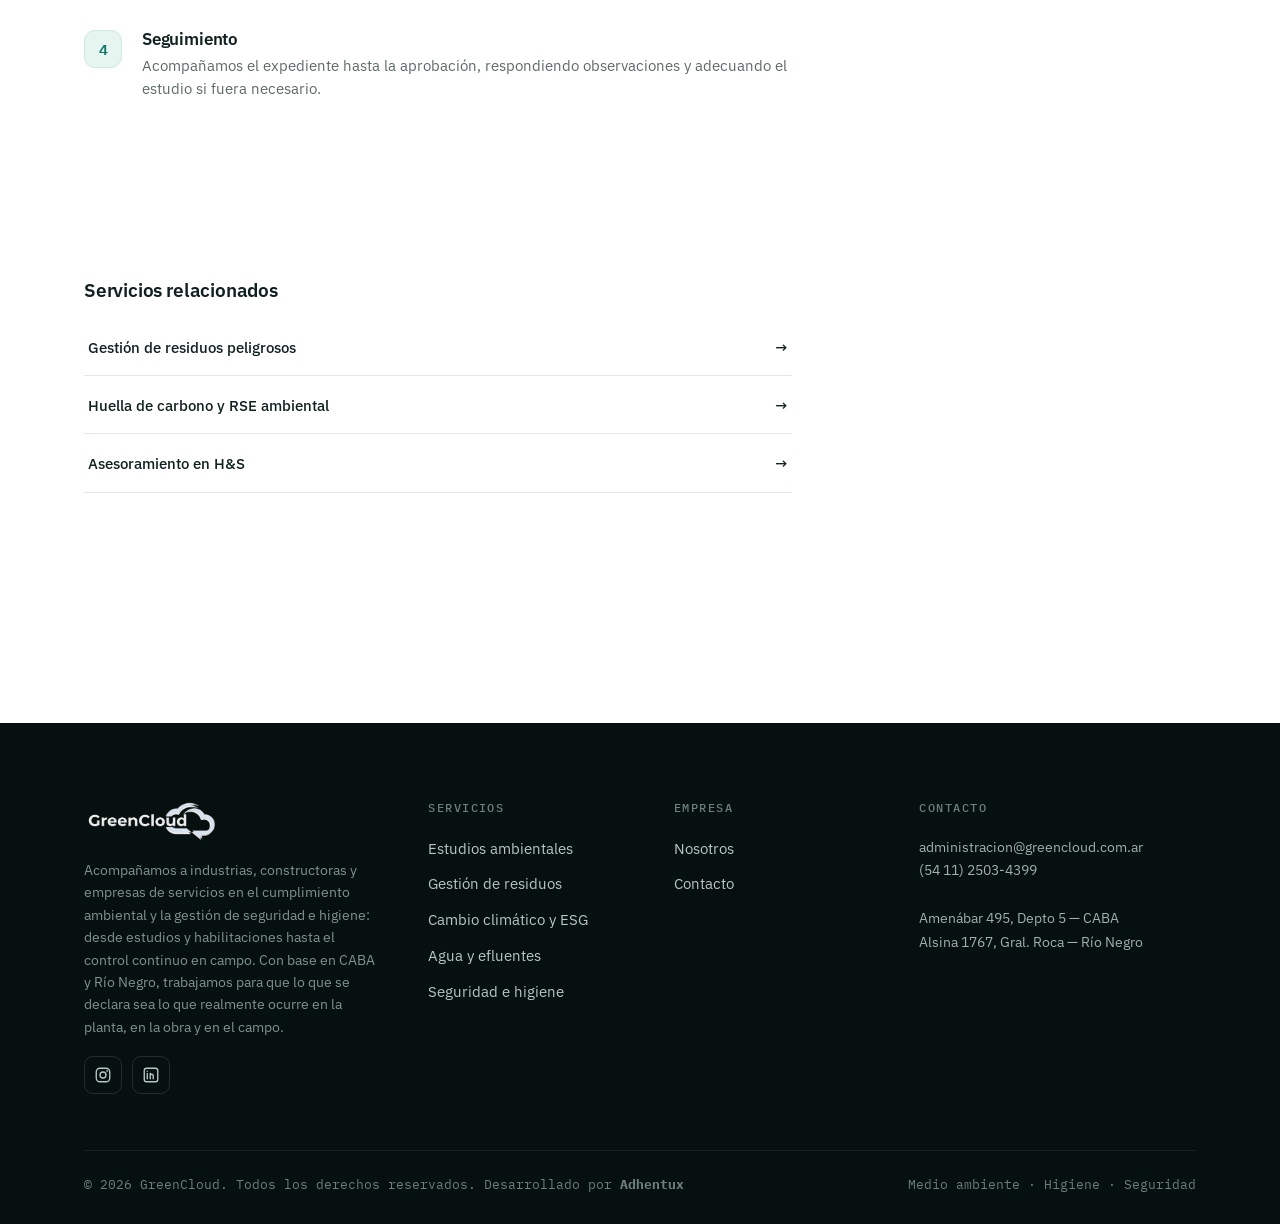
==== commit 0d8da9d8: "add political page" ====
--- a/web2026_02/eia.html
+++ b/web2026_02/eia.html
@@ -8,7 +8,7 @@
 <link rel="preconnect" href="https://fonts.googleapis.com" />
 <link rel="preconnect" href="https://fonts.gstatic.com" crossorigin />
 <link href="https://fonts.googleapis.com/css2?family=IBM+Plex+Mono:wght@400;500;600&family=IBM+Plex+Sans:wght@400;500;600;700&display=swap" rel="stylesheet" />
-<link rel="stylesheet" href="assets/main.css" />
+<link rel="stylesheet" href="assets/main.css?v=20260822" />
 </head>
 <body>
 
@@ -150,7 +150,7 @@
       </div>
     </div>
     <div class="foot-bot">
-      <span>© 2026 GreenCloud. Todos los derechos reservados.</span>
+      <span>© 2026 GreenCloud. Todos los derechos reservados. Desarrollado por <strong><a href="https://adhentux.com.ar" target="_blank" rel="noopener">Adhentux</a></strong></span>
       <span>Medio ambiente · Higiene · Seguridad</span>
     </div>
   </div>
--- a/web2026_02/assets/main.css
+++ b/web2026_02/assets/main.css
@@ -6,6 +6,7 @@
 :root{
   /* Brand */
   --teal:        #08A78C;   /* primary, modernizado */
+  --teal-mid:    #08A78C;
   --teal-deep:   #067A66;   /* hover / texto sobre claro */
   --teal-bright: #1ED3AE;   /* acento sobre ink */
   --teal-tint:   #E7F5F1;   /* fondos suaves */
@@ -263,8 +264,10 @@
 .svc h3{ font-size:21px; font-weight:600; letter-spacing:-.015em; }
 .svc p{ font-size:14.5px; color:var(--muted); line-height:1.6; flex:1; }
 .svc-foot{ display:flex; align-items:center; justify-content:space-between; gap:14px; margin-top:6px; }
-.svc-link{ font-size:14px; font-weight:600; color:var(--teal-deep); display:inline-flex; align-items:center; gap:7px; }
+.svc-foot:not(:empty){ margin-top:14px; padding-top:16px; border-top:1px solid var(--line); }
+.svc-link{ font-size:14.5px; font-weight:700; color:var(--teal); display:inline-flex; align-items:center; gap:7px; transition:color .2s var(--ease); }
 .svc-link .arr{ transition:transform .25s var(--ease); }
+.svc:hover .svc-link{ color:var(--teal-deep); }
 .svc:hover .svc-link .arr{ transform:translateX(4px); }
 
 /* ============================================================
@@ -428,27 +431,27 @@
 .svc-env:hover{ box-shadow:0 28px 56px -24px rgba(8,167,140,.4); }
 
 /* Variante sólida (cards 2, 6) */
-.svc-solid{ background:var(--teal); border-color:var(--teal); }
+.svc-solid{ background:var(--teal-mid); border-color:var(--teal-mid); }
 .svc-solid h3{ color:#fff; }
 .svc-solid p{ color:rgba(255,255,255,.88); }
 .svc-solid .svc-num{ color:rgba(255,255,255,.7); }
 .svc-solid .svc-ico{ background:rgba(255,255,255,.18); color:#fff; border-color:rgba(255,255,255,.28); }
 .svc-solid:hover{ border-color:rgba(255,255,255,.4); }
-.svc-solid:hover .svc-ico{ background:#fff; color:var(--teal); border-color:#fff; }
+.svc-solid:hover .svc-ico{ background:#fff; color:var(--teal-mid); border-color:#fff; }
 .svc-solid .chip{ background:rgba(255,255,255,.16); border-color:rgba(255,255,255,.3); color:#fff; }
 
 /* Variante oscura (cards 4, 8) */
-.svc-dark{ background:var(--ink-3); border-color:#2A4A4E; border-top-color:var(--teal-bright); }
+.svc-dark{ background:#2E4F54; border-color:#3A5A5E; border-top-color:var(--teal-bright); }
 .svc-dark::before{ background:var(--teal-bright); }
 .svc-dark h3{ color:#fff; }
 .svc-dark p{ color:#A9BAB7; }
 .svc-dark .svc-ico{ background:rgba(30,211,174,.12); color:var(--teal-bright); border-color:rgba(30,211,174,.3); }
-.svc-dark:hover{ border-color:#3A5A5E; }
+.svc-dark:hover{ border-color:#4A6C70; }
 .svc-dark:hover .svc-ico{ background:var(--teal-bright); color:var(--ink-3); border-color:var(--teal-bright); }
 .svc-dark .chip{ background:rgba(30,211,174,.12); border-color:rgba(30,211,174,.24); color:var(--teal-bright); }
 
 .svc-block-hys .svc-block-head h3{ color:var(--muted); font-size:19px; }
-.svc-hys{ max-width:640px; background:var(--paper-2); box-shadow:none; }
+.svc-hys{ grid-column:1 / -1; background:var(--paper-2); box-shadow:none; }
 .svc-hys:hover{ transform:none; box-shadow:none; border-color:var(--line); }
 .svc-hys::before{ display:none; }
 .svc-hys .svc-ico{ background:var(--paper); }
@@ -521,6 +524,38 @@
 .cta-box .btn-ghost:hover{ border-color:var(--teal-bright); color:var(--teal-bright); }
 .cta-box .btn-ghost svg{ width:18px; height:18px; }
 .cta-note{ margin-top:16px; font-size:13px; color:#A9BAB7; text-align:center; }
+
+/* ============================================================
+   POLÍTICA EMPRESARIAL (politica.html)
+   ============================================================ */
+.pol-intro p{ font-size:clamp(16px,1.5vw,17.5px); color:var(--muted); line-height:1.75; max-width:66ch; }
+.pol-intro p + p{ margin-top:18px; }
+.pol-intro strong{ color:var(--fg); font-weight:600; }
+.pol-frame{ margin-top:clamp(34px,4vw,46px); padding:22px 24px; border:1px solid var(--line); background:var(--teal-tint); border-radius:var(--radius-s); }
+.pol-frame p{ font-family:var(--mono); font-size:13.5px; letter-spacing:.01em; color:var(--teal-deep); line-height:1.6; margin:0; }
+.commit{ margin-top:clamp(46px,5vw,64px); padding-top:clamp(30px,3.5vw,42px); border-top:1px solid var(--line); }
+.commit-head{ display:flex; gap:18px; align-items:baseline; margin-bottom:22px; }
+.commit-n{ flex:none; font-family:var(--mono); font-size:12px; font-weight:500; letter-spacing:.06em; color:var(--teal-deep); background:var(--teal-tint); border:1px solid #CDE9E2; border-radius:6px; padding:4px 8px; }
+.commit h2{ font-size:clamp(21px,2.3vw,28px); font-weight:600; letter-spacing:-.02em; text-wrap:balance; }
+.commit .check-list{ padding-left:0; }
+.commit .check-list li{ font-size:15.5px; color:var(--muted); line-height:1.62; }
+.commit .check-list li strong{ color:var(--fg); font-weight:600; }
+.pol-close{ margin-top:clamp(52px,6vw,76px); padding:clamp(30px,3.5vw,40px) clamp(28px,3.5vw,40px); background:var(--ink); color:#fff; border-radius:var(--radius); position:relative; overflow:hidden; }
+.pol-close::before{ content:""; position:absolute; top:0; left:28px; right:28px; height:1px; background:linear-gradient(90deg, transparent, rgba(30,211,174,.65), transparent); }
+.pol-close p{ font-size:clamp(16.5px,1.7vw,19.5px); line-height:1.62; color:rgba(255,255,255,.9); max-width:56ch; text-wrap:pretty; }
+.sign{ margin-top:clamp(30px,3.5vw,40px); display:flex; flex-wrap:wrap; gap:28px 56px; align-items:flex-end; justify-content:space-between; padding-top:26px; border-top:1px solid var(--line); }
+.sign-who .sign-org{ font-family:var(--mono); font-size:11px; letter-spacing:.12em; text-transform:uppercase; color:var(--muted-2); margin-bottom:8px; }
+.sign-who .sign-name{ font-size:18px; font-weight:600; letter-spacing:-.01em; }
+.sign-meta{ font-family:var(--mono); font-size:11.5px; line-height:1.9; color:var(--muted-2); text-align:right; }
+.pol-toc{ position:sticky; top:96px; }
+.pol-toc h3{ font-family:var(--mono); font-size:11px; font-weight:500; letter-spacing:.12em; text-transform:uppercase; color:var(--muted-2); margin-bottom:16px; }
+.pol-toc ol{ list-style:none; display:grid; gap:2px; counter-reset:t; }
+.pol-toc a{ display:grid; grid-template-columns:24px 1fr; gap:10px; padding:7px 0; font-size:13.5px; line-height:1.4; color:var(--muted); border-top:1px solid var(--line); transition:.2s; }
+.pol-toc li:last-child a{ border-bottom:1px solid var(--line); }
+.pol-toc a::before{ counter-increment:t; content:counter(t,decimal-leading-zero); font-family:var(--mono); font-size:11px; color:var(--muted-2); padding-top:2px; }
+.pol-toc a:hover{ color:var(--teal-deep); }
+.pol-toc-cta{ margin-top:26px; }
+.pol-toc-cta .btn{ width:100%; justify-content:center; }
 
 /* ============================================================
    RESPONSIVE
@@ -540,6 +575,8 @@
   .hys-list{ grid-template-columns:1fr; }
   .sub-layout{ grid-template-columns:1fr; }
   .sub-aside{ position:static; }
+  .pol-aside{ display:none; }
+  .sign-meta{ text-align:left; }
   .nav-burger{ display:inline-flex; }
   .nav-links{
     display:none;
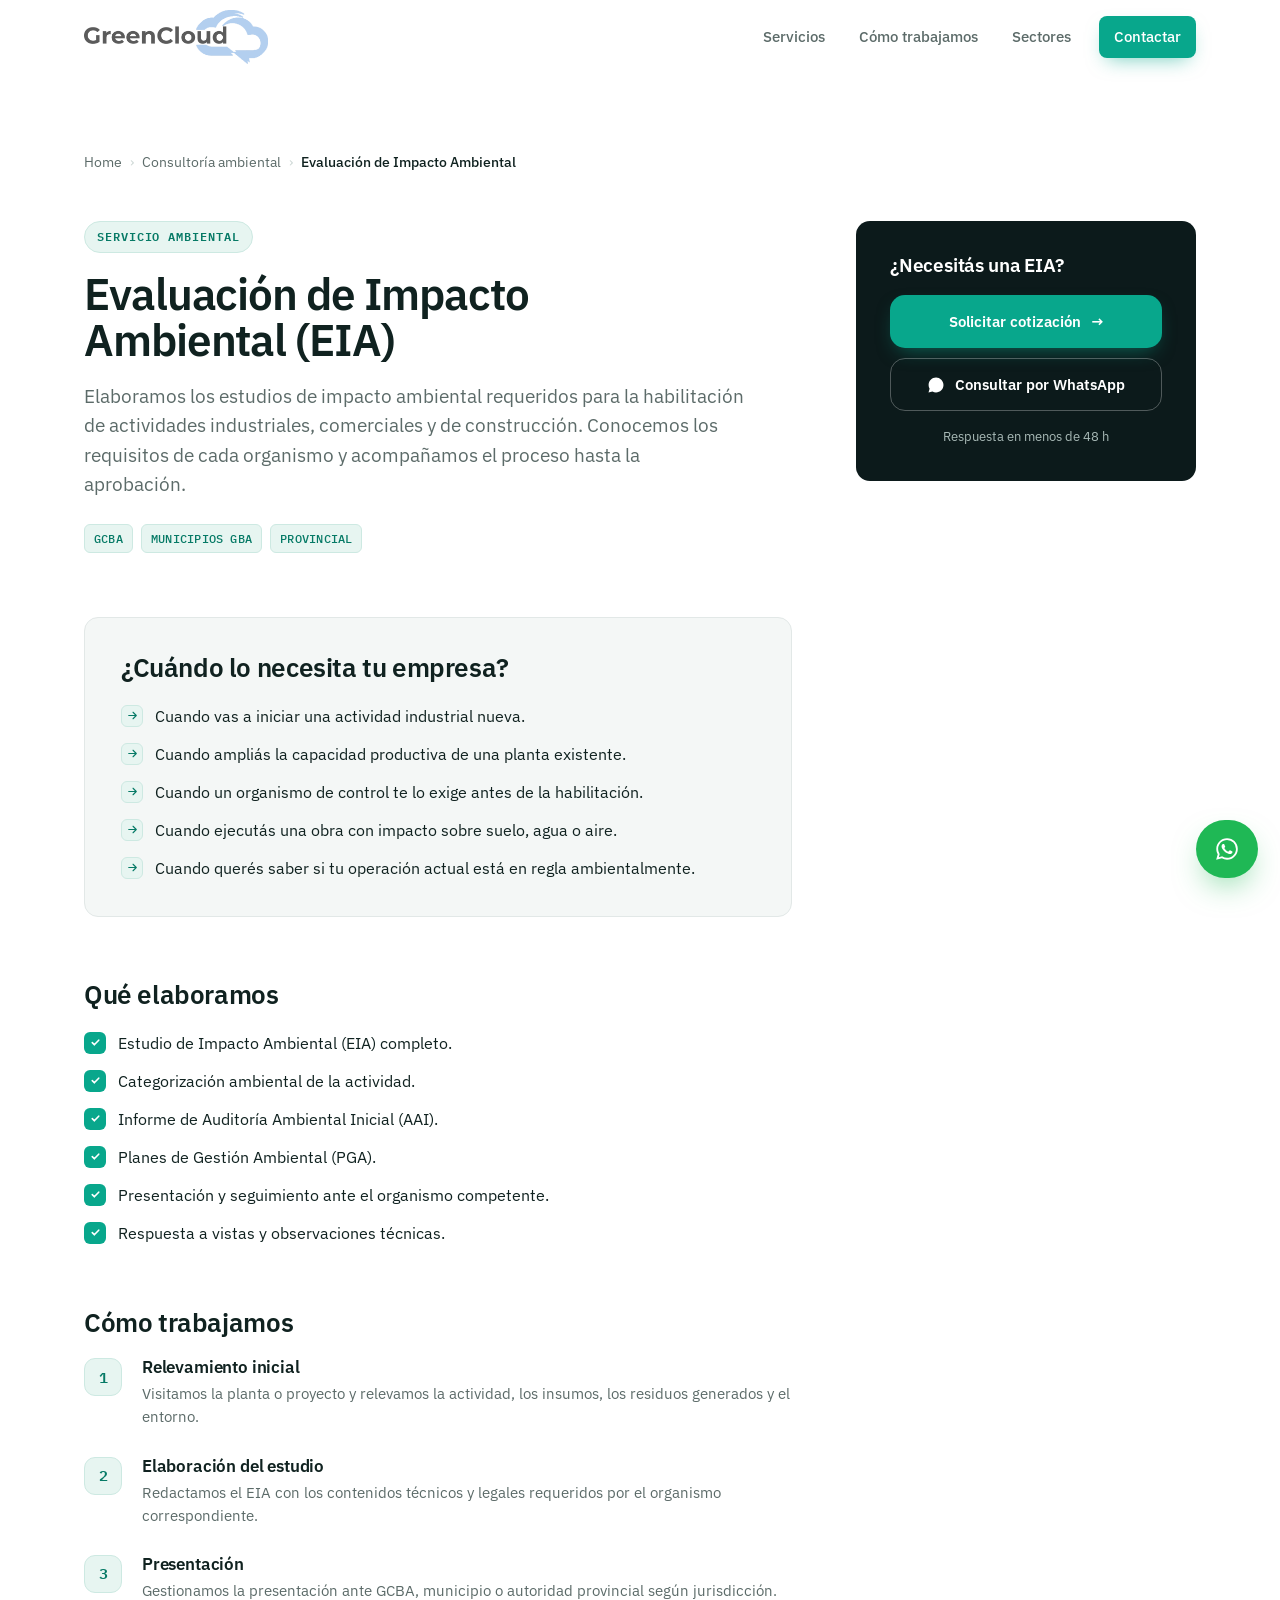
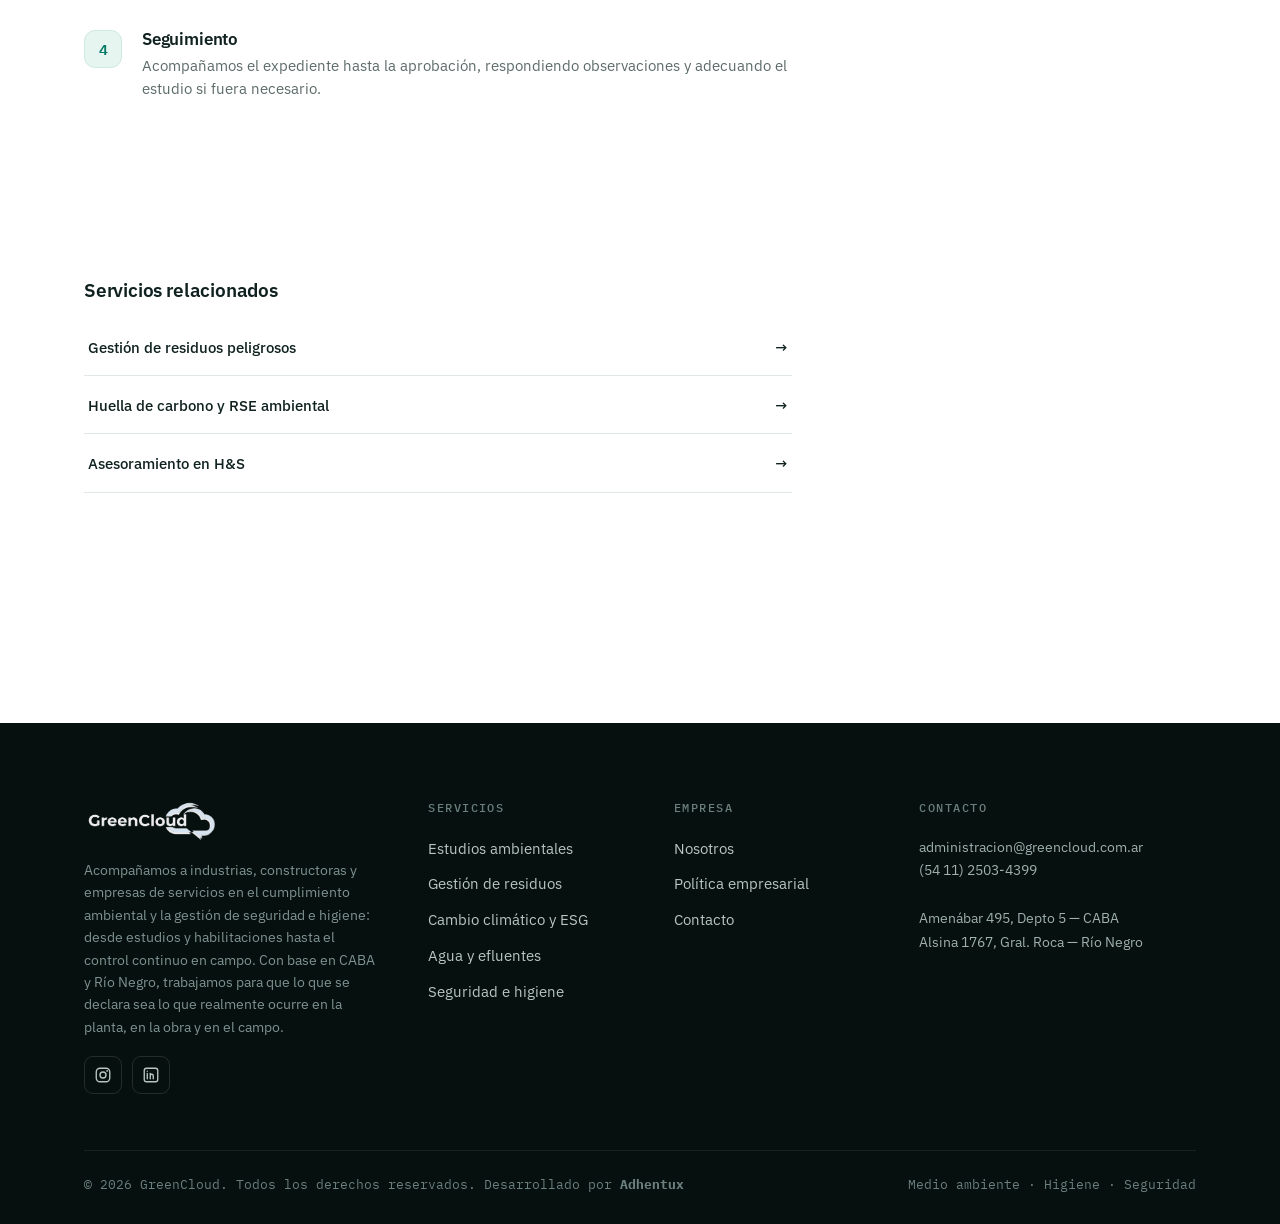
==== commit cd19b7f2: "clean" ====
--- a/web2026_02/eia.html
+++ b/web2026_02/eia.html
@@ -8,7 +8,7 @@
 <link rel="preconnect" href="https://fonts.googleapis.com" />
 <link rel="preconnect" href="https://fonts.gstatic.com" crossorigin />
 <link href="https://fonts.googleapis.com/css2?family=IBM+Plex+Mono:wght@400;500;600&family=IBM+Plex+Sans:wght@400;500;600;700&display=swap" rel="stylesheet" />
-<link rel="stylesheet" href="assets/main.css?v=20260822" />
+<link rel="stylesheet" href="assets/main.css?v=20260822b" />
 </head>
 <body>
 
@@ -136,6 +136,7 @@
         <h4>Empresa</h4>
         <ul>
           <li><a href="index.html#diferencial">Nosotros</a></li>
+          <li><a href="politica.html">Política empresarial</a></li>
           <li><a href="index.html#contacto">Contacto</a></li>
         </ul>
       </div>
--- a/web2026_02/assets/main.css
+++ b/web2026_02/assets/main.css
@@ -148,35 +148,6 @@
 .nav-burger .ico-close{ display:none; }
 .nav-burger[aria-expanded="true"] .ico-menu{ display:none; }
 .nav-burger[aria-expanded="true"] .ico-close{ display:block; }
-
-/* ============================================================
-   HERO — full-bleed imagen de fondo
-   ============================================================ */
-.hero-img{ position:relative; height:92vh; min-height:620px; overflow:hidden; color:#fff; margin-top:-74px; }
-.hero-img image-slot{ position:absolute; inset:0; z-index:0; }
-.hero-img image-slot::part(frame){ background:linear-gradient(160deg,#0d2a26,#08423a); }
-.hero-img::before{
-  content:""; position:absolute; inset:0; z-index:1; pointer-events:none;
-  background:
-    linear-gradient(180deg, rgba(6,16,15,.4) 0%, rgba(6,16,15,.18) 38%, rgba(6,16,15,.82) 100%),
-    linear-gradient(90deg, rgba(6,16,15,.55) 0%, rgba(6,16,15,0) 55%);
-}
-.hero-img-nav{ position:absolute; top:0; left:0; right:0; z-index:3; display:flex; align-items:center; justify-content:space-between; padding:28px clamp(20px,5vw,64px); }
-.hero-img-nav img{ height:32px; filter:brightness(0) invert(1); }
-.hero-img-nav .links{ display:flex; align-items:center; gap:6px; }
-.hero-img-nav .links a{ font-size:14.5px; font-weight:500; color:rgba(255,255,255,.85); padding:9px 14px; border-radius:8px; transition:.2s; }
-.hero-img-nav .links a:hover{ background:rgba(255,255,255,.1); color:#fff; }
-.hero-img-content{ position:relative; z-index:2; height:100%; display:flex; flex-direction:column; justify-content:center; padding:0 clamp(20px,5vw,64px); max-width:900px; }
-.hero-img-eyebrow{ font-family:var(--mono); font-size:12.5px; letter-spacing:.16em; text-transform:uppercase; color:var(--teal-bright); display:flex; align-items:center; gap:12px; margin-bottom:26px; }
-.hero-img-eyebrow::before{ content:""; width:34px; height:1.5px; background:var(--teal-bright); }
-.hero-img-content h1{ font-size:clamp(38px,6vw,76px); font-weight:600; letter-spacing:-.03em; line-height:1.05; text-wrap:balance; margin-bottom:26px; color:#fff; }
-.hero-img-content h1 em{ font-style:normal; color:var(--teal-bright); }
-.hero-img-content p{ font-size:clamp(16px,1.55vw,19px); color:rgba(255,255,255,.87); max-width:56ch; line-height:1.62; margin-bottom:38px; }
-.hero-img-scroll{ position:absolute; left:clamp(20px,5vw,64px); bottom:30px; z-index:3; display:flex; align-items:center; gap:12px; font-family:var(--mono); font-size:11px; letter-spacing:.1em; text-transform:uppercase; color:rgba(255,255,255,.65); }
-.hero-img-scroll .ln{ width:1px; height:34px; background:rgba(255,255,255,.4); position:relative; overflow:hidden; }
-.hero-img-scroll .ln::after{ content:""; position:absolute; top:0; left:0; width:100%; height:40%; background:var(--teal-bright); animation:scrollDown 1.8s ease-in-out infinite; }
-@keyframes scrollDown{ 0%{ transform:translateY(-100%); } 100%{ transform:translateY(250%); } }
-@media (max-width:900px){ .hero-img-nav .links{ display:none; } }
 
 .hero{ position:relative; height:88vh; min-height:600px; overflow:hidden; color:#fff; }
 .hero-slide{ position:absolute; inset:0; opacity:0; transition:opacity 1.1s var(--ease); pointer-events:none; }
@@ -281,13 +252,6 @@
 .dif-body p{ color:#B7C6C3; font-size:clamp(16px,1.5vw,18.5px); line-height:1.75; }
 .dif-body p + p{ margin-top:20px; }
 .dif-body strong{ color:#fff; font-weight:600; }
-.pillars{ display:grid; grid-template-columns:repeat(3,1fr); gap:clamp(28px,3.5vw,44px); }
-.pillar{
-  border-top:2px solid rgba(30,211,174,.5); padding-top:26px;
-}
-.pillar .pn{ font-family:var(--mono); font-size:12px; color:var(--teal-bright); letter-spacing:.1em; margin-bottom:14px; display:block; }
-.pillar h3{ font-size:20px; font-weight:600; color:#fff; margin-bottom:12px; }
-.pillar p{ font-size:14.5px; color:#A9BAB7; line-height:1.6; }
 
 /* ============================================================
    SECTORES
@@ -333,13 +297,6 @@
 .tst.placeholder blockquote{ color:var(--muted-2); }
 
 /* ============================================================
-   INSTAGRAM
-   ============================================================ */
-.ig-head{ display:flex; align-items:flex-end; justify-content:space-between; gap:30px; flex-wrap:wrap; margin-bottom:clamp(40px,4vw,52px); }
-.ig-grid{ display:grid; grid-template-columns:repeat(4,1fr); gap:16px; }
-.ig-grid image-slot{ aspect-ratio:1; width:100%; }
-
-/* ============================================================
    IMAGE SLOTS — estado vacío con color de marca
    (cuando se suelta una foto, la imagen tapa este fondo)
    ============================================================ */
@@ -351,14 +308,6 @@
   background:linear-gradient(165deg, var(--teal-deep) 0%, var(--ink-2) 60%, var(--ink) 100%);
 }
 .sect image-slot{ color:rgba(255,255,255,.55); }
-
-/* Instagram: tintes de marca alternados */
-.ig-grid image-slot::part(frame){ background:var(--teal-tint); }
-.ig-grid image-slot:nth-child(2)::part(frame){ background:linear-gradient(160deg, var(--teal-tint), #D6EEE8); }
-.ig-grid image-slot:nth-child(3)::part(frame){ background:linear-gradient(160deg, var(--teal) 0%, var(--teal-deep) 100%); }
-.ig-grid image-slot:nth-child(3){ color:rgba(255,255,255,.9); }
-.ig-grid image-slot:nth-child(4)::part(frame){ background:linear-gradient(160deg, var(--ink-3), var(--ink)); }
-.ig-grid image-slot:nth-child(4){ color:rgba(255,255,255,.6); }
 
 /* ============================================================
    CTA FINAL
@@ -564,12 +513,9 @@
   .svc-grid{ grid-template-columns:repeat(2,1fr); }
   .svc-grid-env{ grid-template-columns:repeat(2,1fr); }
   .tst-grid{ grid-template-columns:1fr; }
-  .ig-grid{ grid-template-columns:repeat(2,1fr); }
 }
 @media (max-width:900px){
   .dif-top{ grid-template-columns:1fr; }
-  .pillars{ grid-template-columns:1fr; gap:0; }
-  .pillar{ padding-block:22px; }
   .sect-grid{ grid-template-columns:repeat(2,1fr); }
   .foot-top{ grid-template-columns:1fr 1fr; gap:32px; }
   .hys-list{ grid-template-columns:1fr; }
@@ -593,8 +539,6 @@
 @media (max-width:640px){
   .svc-grid{ grid-template-columns:1fr; }
   .svc-grid-env{ grid-template-columns:1fr; }
-  .trust{ grid-template-columns:1fr; }
-  .ig-grid{ grid-template-columns:repeat(2,1fr); }
   .sect-grid{ grid-template-columns:1fr 1fr; }
   .foot-top{ grid-template-columns:1fr; }
 }
